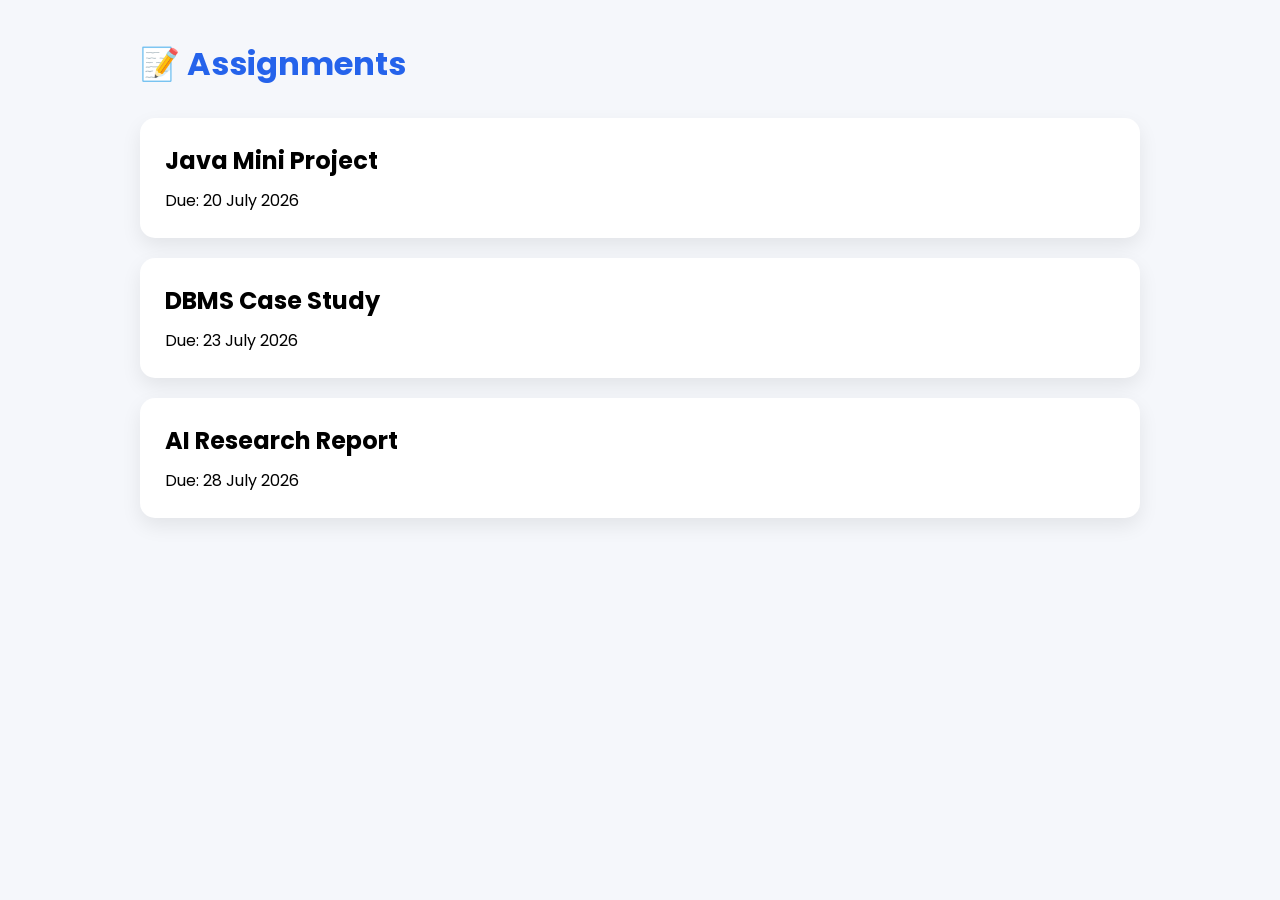
==== frontend/assignments.html @ 481d5a9c "Phase 2 Complete - Core Modules Added" ====
<!DOCTYPE html>
<html lang="en">
<head>

<meta charset="UTF-8">
<meta name="viewport" content="width=device-width, initial-scale=1.0">

<title>Assignments | CampusMate AI</title>

<link rel="preconnect" href="https://fonts.googleapis.com">
<link rel="preconnect" href="https://fonts.gstatic.com" crossorigin>

<link href="https://fonts.googleapis.com/css2?family=Poppins:wght@300;400;500;600;700&display=swap" rel="stylesheet">

<link rel="stylesheet" href="css/assignments.css">

</head>

<body>

<div class="container">

<h1>📝 Assignments</h1>

<div class="assignment">

<h2>Java Mini Project</h2>

<p>Due: 20 July 2026</p>

</div>

<div class="assignment">

<h2>DBMS Case Study</h2>

<p>Due: 23 July 2026</p>

</div>

<div class="assignment">

<h2>AI Research Report</h2>

<p>Due: 28 July 2026</p>

</div>

</div>

</body>
</html>
---- frontend/css/assignments.css ----
*{
margin:0;
padding:0;
box-sizing:border-box;
font-family:'Poppins',sans-serif;
}

body{
background:#f5f7fb;
padding:40px;
}

.container{
max-width:1000px;
margin:auto;
}

h1{
margin-bottom:30px;
color:#2563eb;
}

.assignment{
background:white;
padding:25px;
margin-bottom:20px;
border-radius:15px;
box-shadow:0 8px 20px rgba(0,0,0,.08);
transition:.3s;
}

.assignment:hover{
transform:translateY(-5px);
}

.assignment h2{
margin-bottom:10px;
}
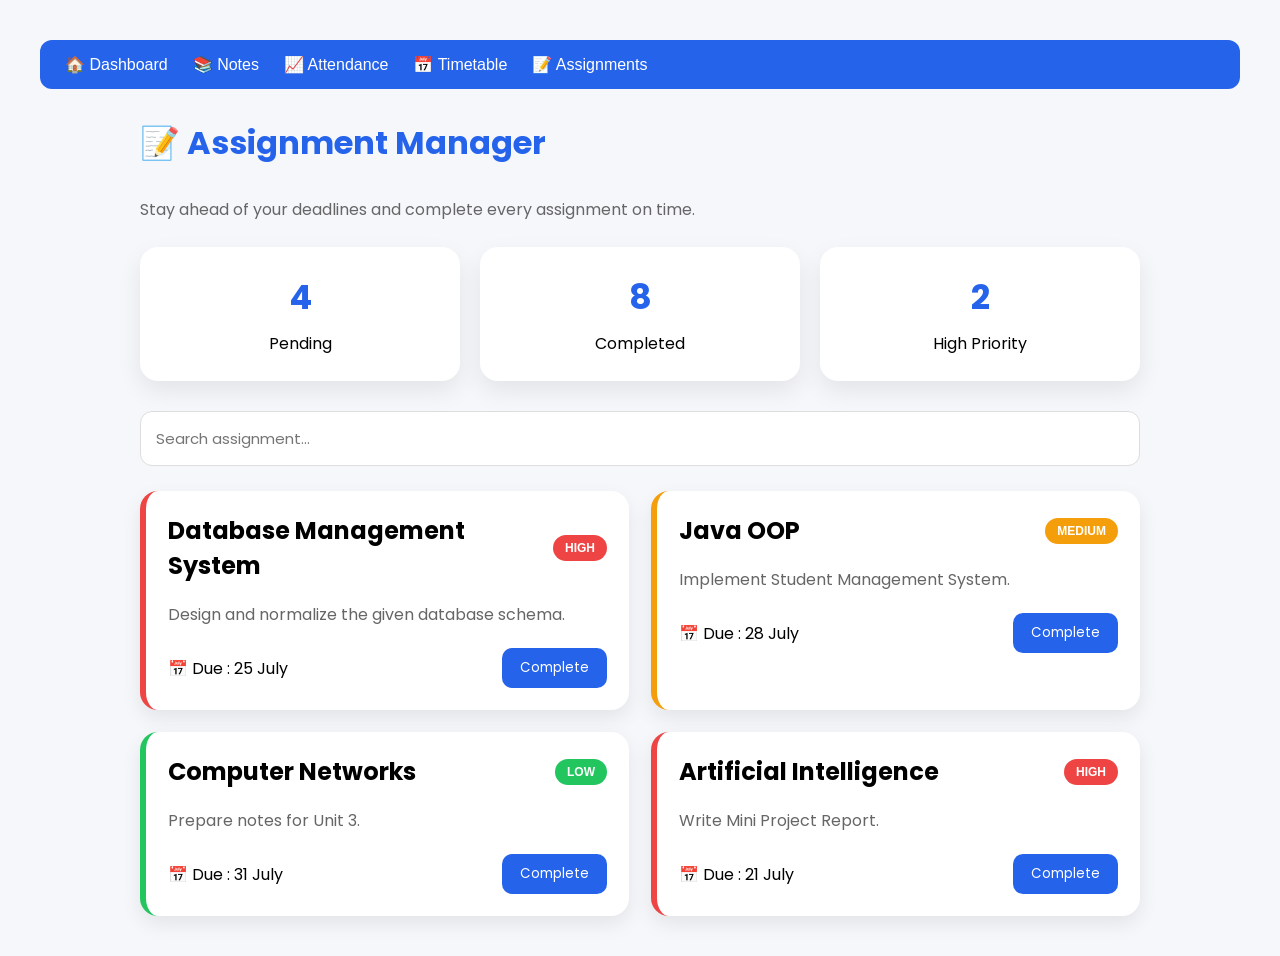
==== commit 5bd3b571: "Add GitHub Pages redirect" ====
--- a/frontend/assignments.html
+++ b/frontend/assignments.html
@@ -16,33 +16,228 @@
 
 </head>
 
+<script src="js/assignments.js"></script>
+
+<script src="js/attendance.js"></script>
+
 <body>
 
+<nav class="top-nav">
+
+    <a href="dashboard.html">🏠 Dashboard</a>
+
+    <a href="notes.html">📚 Notes</a>
+
+    <a href="attendance.html">📈 Attendance</a>
+
+    <a href="timetable.html">📅 Timetable</a>
+
+    <a href="assignments.html">📝 Assignments</a>
+
+</nav>
+
 <div class="container">
 
-<h1>📝 Assignments</h1>
-
-<div class="assignment">
-
-<h2>Java Mini Project</h2>
-
-<p>Due: 20 July 2026</p>
-
-</div>
-
-<div class="assignment">
-
-<h2>DBMS Case Study</h2>
-
-<p>Due: 23 July 2026</p>
-
-</div>
-
-<div class="assignment">
-
-<h2>AI Research Report</h2>
-
-<p>Due: 28 July 2026</p>
+<h1>📝 Assignment Manager</h1>
+
+<p class="subtitle">
+Stay ahead of your deadlines and complete every assignment on time.
+</p>
+
+<div class="assignment-summary">
+
+<div class="summary-card">
+
+<h2 id="pendingCount">4</h2>
+
+<p>Pending</p>
+
+</div>
+
+<div class="summary-card">
+
+<h2 id="completedCount">8</h2>
+
+<p>Completed</p>
+
+</div>
+
+<div class="summary-card">
+
+<h2 id="highPriorityCount">2</h2>
+
+<p>High Priority</p>
+
+</div>
+
+</div>
+
+<div class="search-area">
+
+<input
+type="text"
+id="searchAssignment"
+placeholder="Search assignment...">
+
+</div>
+
+<div class="assignment-grid">
+
+<div class="assignment-card high">
+
+<div class="top-row">
+
+<h2>Database Management System</h2>
+
+<span class="priority high-tag">
+
+HIGH
+
+</span>
+
+</div>
+
+<p>
+
+Design and normalize the given database schema.
+
+</p>
+
+<div class="bottom-row">
+
+<span>
+
+📅 Due :
+25 July
+
+</span>
+
+<button>
+
+Complete
+
+</button>
+
+</div>
+
+</div>
+
+<div class="assignment-card medium">
+
+<div class="top-row">
+
+<h2>Java OOP</h2>
+
+<span class="priority medium-tag">
+
+MEDIUM
+
+</span>
+
+</div>
+
+<p>
+
+Implement Student Management System.
+
+</p>
+
+<div class="bottom-row">
+
+<span>
+
+📅 Due :
+28 July
+
+</span>
+
+<button>
+
+Complete
+
+</button>
+
+</div>
+
+</div>
+
+<div class="assignment-card low">
+
+<div class="top-row">
+
+<h2>Computer Networks</h2>
+
+<span class="priority low-tag">
+
+LOW
+
+</span>
+
+</div>
+
+<p>
+
+Prepare notes for Unit 3.
+
+</p>
+
+<div class="bottom-row">
+
+<span>
+
+📅 Due :
+31 July
+
+</span>
+
+<button>
+
+Complete
+
+</button>
+
+</div>
+
+</div>
+
+<div class="assignment-card high">
+
+<div class="top-row">
+
+<h2>Artificial Intelligence</h2>
+
+<span class="priority high-tag">
+
+HIGH
+
+</span>
+
+</div>
+
+<p>
+
+Write Mini Project Report.
+
+</p>
+
+<div class="bottom-row">
+
+<span>
+
+📅 Due :
+21 July
+
+</span>
+
+<button>
+
+Complete
+
+</button>
+
+</div>
+
+</div>
 
 </div>
 
--- a/frontend/css/assignments.css
+++ b/frontend/css/assignments.css
@@ -36,3 +36,151 @@
 .assignment h2{
 margin-bottom:10px;
 }
+
+.top-nav{
+    background:#2563eb;
+    padding:15px 25px;
+    border-radius:12px;
+    margin-bottom:30px;
+    display:flex;
+    gap:25px;
+}
+
+.top-nav a{
+    color:white;
+    text-decoration:none;
+    font-weight:500;
+}
+
+.top-nav a:hover{
+    text-decoration:underline;
+}
+
+.subtitle{
+margin:8px 0 25px;
+color:#666;
+}
+
+.assignment-summary{
+display:grid;
+grid-template-columns:repeat(auto-fit,minmax(180px,1fr));
+gap:20px;
+margin-bottom:30px;
+}
+
+.summary-card{
+background:#fff;
+padding:25px;
+border-radius:18px;
+text-align:center;
+box-shadow:0 10px 25px rgba(0,0,0,.08);
+transition:.3s;
+}
+
+.summary-card:hover{
+transform:translateY(-6px);
+}
+
+.summary-card h2{
+font-size:34px;
+color:#2563eb;
+margin-bottom:8px;
+}
+
+.search-area{
+margin-bottom:25px;
+}
+
+.search-area input{
+width:100%;
+padding:15px;
+border:1px solid #ddd;
+border-radius:12px;
+outline:none;
+font-size:15px;
+}
+
+.assignment-grid{
+display:grid;
+grid-template-columns:repeat(auto-fit,minmax(330px,1fr));
+gap:22px;
+}
+
+.assignment-card{
+background:#fff;
+padding:22px;
+border-radius:18px;
+box-shadow:0 8px 20px rgba(0,0,0,.08);
+transition:.3s;
+border-left:6px solid transparent;
+}
+
+.assignment-card:hover{
+transform:translateY(-8px);
+}
+
+.high{
+border-color:#ef4444;
+}
+
+.medium{
+border-color:#f59e0b;
+}
+
+.low{
+border-color:#22c55e;
+}
+
+.top-row{
+display:flex;
+justify-content:space-between;
+align-items:center;
+margin-bottom:18px;
+}
+
+.priority{
+padding:6px 12px;
+border-radius:30px;
+font-size:12px;
+font-weight:600;
+color:white;
+}
+
+.high-tag{
+background:#ef4444;
+}
+
+.medium-tag{
+background:#f59e0b;
+}
+
+.low-tag{
+background:#22c55e;
+}
+
+.assignment-card p{
+line-height:1.7;
+color:#666;
+margin-bottom:20px;
+}
+
+.bottom-row{
+display:flex;
+justify-content:space-between;
+align-items:center;
+}
+
+.bottom-row button{
+background:#2563eb;
+color:white;
+border:none;
+padding:10px 18px;
+border-radius:10px;
+cursor:pointer;
+transition:.3s;
+}
+
+.bottom-row button:hover{
+background:#1d4ed8;
+} 
+
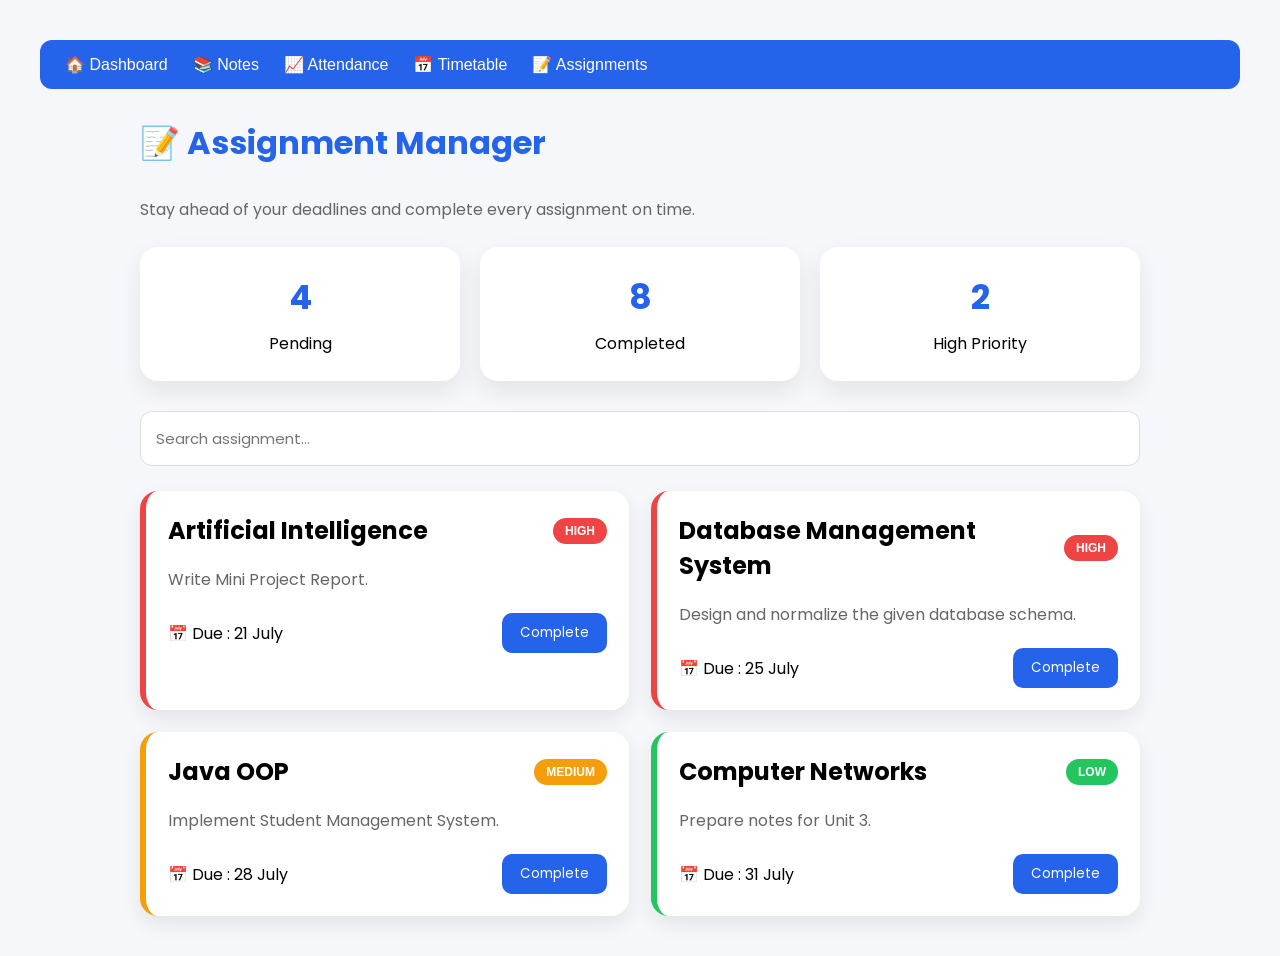
==== commit 087c1140: "Complete CampusMate AI feature updates" ====
--- a/frontend/assignments.html
+++ b/frontend/assignments.html
@@ -15,10 +15,6 @@
 <link rel="stylesheet" href="css/assignments.css">
 
 </head>
-
-<script src="js/assignments.js"></script>
-
-<script src="js/attendance.js"></script>
 
 <body>
 
@@ -243,5 +239,7 @@
 
 </div>
 
+<script src="js/assignments.js"></script>
+
 </body>
-</html> 
+</html>
